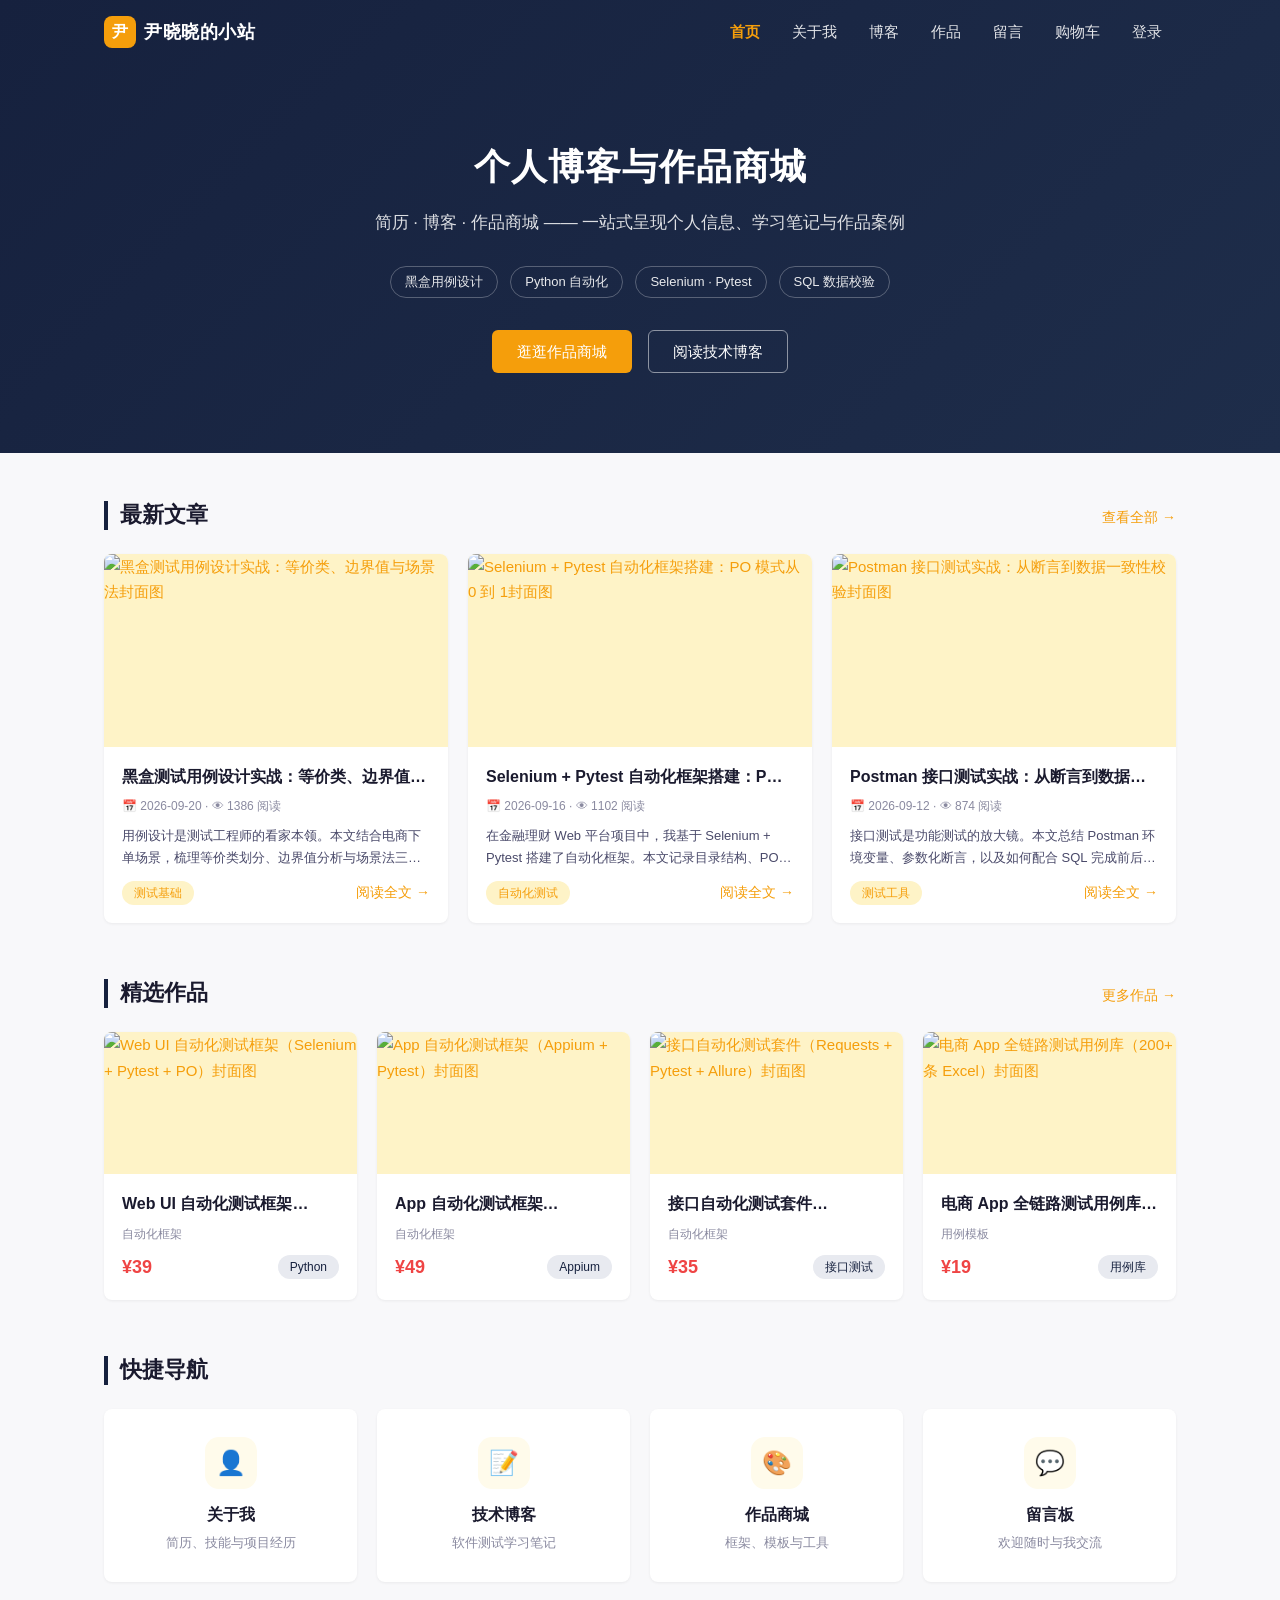
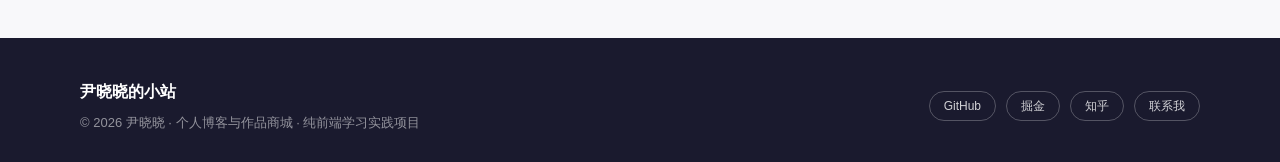
==== index.html @ 5c792371 "feat: 完成个人博客与作品商城网站的全部页面和功能实现 本次提交新增了完整的前端网站项目，包含以下内容： 1. 12个页面：首页、关于我、技能详情、项目经历、文章列表、文章详情、作品商城、作品详情" ====
<!DOCTYPE html>
<html lang="zh-CN">
<head>
  <meta charset="UTF-8">
  <meta name="viewport" content="width=device-width, initial-scale=1.0">
  <title>首页 · 尹晓晓的个人博客与作品商城</title>
  <link rel="stylesheet" href="css/style.css">
</head>
<body data-page="index">

  <!-- ===== 固定顶部导航栏 ===== -->
  <header class="site-header">
    <div class="navbar">
      <a href="index.html" class="logo"><span class="logo-mark">尹</span>尹晓晓的小站</a>
      <button class="nav-toggle" aria-label="打开菜单"><span></span><span></span><span></span></button>
      <nav class="nav-menu">
        <a href="index.html">首页</a>
        <a href="about.html">关于我</a>
        <a href="articles.html">博客</a>
        <a href="works.html">作品</a>
        <a href="messages.html">留言</a>
        <a href="cart.html" class="cart-link">购物车<span class="cart-badge" id="cart-count">0</span></a>
        <span id="nav-auth"></span>
      </nav>
    </div>
  </header>

  <main>
    <!-- ===== Hero 区域（CSS 渐变背景） ===== -->
    <section class="hero">
      <h1>个人博客与作品商城</h1>
      <p class="hero-sub">简历 · 博客 · 作品商城 —— 一站式呈现个人信息、学习笔记与作品案例</p>
      <div class="hero-tags">
        <span>黑盒用例设计</span>
        <span>Python 自动化</span>
        <span>Selenium · Pytest</span>
        <span>SQL 数据校验</span>
      </div>
      <div class="hero-actions">
        <a href="works.html" class="btn btn-primary">逛逛作品商城</a>
        <a href="articles.html" class="btn btn-ghost-light">阅读技术博客</a>
      </div>
    </section>

    <div class="container content-top">

      <!-- ===== 最新文章（jQuery 动态渲染 3 篇） ===== -->
      <section class="section">
        <div class="section-head">
          <h2 class="section-title">最新文章</h2>
          <a href="articles.html" class="section-more">查看全部 →</a>
        </div>
        <div class="card-grid" id="latest-articles"></div>
      </section>

      <!-- ===== 精选作品（jQuery 动态渲染 4 件） ===== -->
      <section class="section">
        <div class="section-head">
          <h2 class="section-title">精选作品</h2>
          <a href="works.html" class="section-more">更多作品 →</a>
        </div>
        <div class="card-grid grid-4" id="featured-works"></div>
      </section>

      <!-- ===== 快捷导航入口 ===== -->
      <section class="section">
        <div class="section-head">
          <h2 class="section-title">快捷导航</h2>
        </div>
        <div class="quick-nav">
          <a href="about.html" class="quick-item">
            <div class="qi-icon">👤</div>
            <h3>关于我</h3>
            <p>简历、技能与项目经历</p>
          </a>
          <a href="articles.html" class="quick-item">
            <div class="qi-icon">📝</div>
            <h3>技术博客</h3>
            <p>软件测试学习笔记</p>
          </a>
          <a href="works.html" class="quick-item">
            <div class="qi-icon">🎨</div>
            <h3>作品商城</h3>
            <p>框架、模板与工具</p>
          </a>
          <a href="messages.html" class="quick-item">
            <div class="qi-icon">💬</div>
            <h3>留言板</h3>
            <p>欢迎随时与我交流</p>
          </a>
        </div>
      </section>

    </div>
  </main>

  <!-- ===== 页脚 ===== -->
  <footer class="site-footer">
    <div class="footer-inner">
      <div>
        <div class="footer-brand">尹晓晓的小站</div>
        <div class="footer-copy">© 2026 尹晓晓 · 个人博客与作品商城 · 纯前端学习实践项目</div>
      </div>
      <div class="footer-links">
        <a href="https://github.com" target="_blank" rel="noopener">GitHub</a>
        <a href="https://juejin.cn" target="_blank" rel="noopener">掘金</a>
        <a href="https://www.zhihu.com" target="_blank" rel="noopener">知乎</a>
        <a href="contact.html">联系我</a>
      </div>
    </div>
  </footer>

  <!-- ===== 回到顶部按钮 ===== -->
  <button id="back-to-top" title="回到顶部" aria-label="回到顶部">↑</button>

  <!-- jQuery CDN + 业务脚本 -->
  <script src="https://code.jquery.com/jquery-3.7.1.min.js"></script>
  <script src="js/data.js"></script>
  <script src="js/cards.js"></script>
  <script src="js/common.js"></script>
  <script src="js/home.js"></script>
</body>
</html>
---- css/style.css ----
/* ============================================================
   个人博客与作品商城 · 全站公共样式
   色系：深靛蓝 #16213e + 暖琥珀 #f59e0b
   ============================================================ */

/* ---------- CSS 变量：统一管理色值 ---------- */
:root {
  --c-bg: #f8f8fa;            /* 页面底色 */
  --c-surface: #ffffff;       /* 卡片色 */
  --c-border: #e2e2ea;        /* 边框灰 */
  --c-text: #1a1a2e;          /* 正文标题色 / 主深色 */
  --c-text-sec: #4a4a6a;      /* 次要文字 */
  --c-text-muted: #8a8aa0;    /* 辅助文字 */
  --c-brand: #16213e;         /* 导航色（深靛蓝） */
  --c-brand-2: #1e2d4a;       /* 渐变深色 */
  --c-brand-light: #e8eaf0;   /* 浅靛蓝 */
  --c-amber: #f59e0b;         /* 强调色（暖琥珀） */
  --c-amber-bright: #fbbf24;  /* 高亮色（进度条） */
  --c-amber-soft: #fef3c7;    /* 浅琥珀 */
  --c-amber-light: #fffbeb;   /* 琥珀背景 */
  --c-green: #22c55e;         /* 免费标签绿 */
  --c-green-light: #f0fdf4;
  --c-red: #ef4444;           /* 价格红 / 错误红 */
  --c-red-light: #fef2f2;
  --c-code-bg: #f5f5f7;       /* 代码块背景 */
  --shadow-sm: 0 1px 3px rgba(0, 0, 0, 0.06);
  --shadow-md: 0 2px 8px rgba(0, 0, 0, 0.08);
  --shadow-lg: 0 8px 24px rgba(22, 33, 62, 0.14);
  --radius: 8px;
  --radius-lg: 12px;
  --nav-h: 64px;
}

/* ---------- 基础重置 ---------- */
* { box-sizing: border-box; margin: 0; padding: 0; }

html { scroll-behavior: smooth; }

body {
  font-family: -apple-system, BlinkMacSystemFont, "Segoe UI", "Noto Sans CJK SC",
    "WenQuanYi Micro Hei", "PingFang SC", "Microsoft YaHei", sans-serif;
  background: var(--c-bg);
  color: var(--c-text);
  font-size: 15px;
  line-height: 1.7;
}

a { color: var(--c-amber); text-decoration: none; transition: color 0.3s ease; }
a:hover { color: #d98604; }

img { max-width: 100%; display: block; }
ul { list-style: none; }

/* ---------- 通用容器 ---------- */
.container { max-width: 1120px; margin: 0 auto; padding: 0 24px; }
.page-wrap { min-height: 60vh; padding: 40px 0 64px; }
.narrow-wrap { max-width: 860px; margin: 0 auto; }
.text-center { text-align: center; }
.content-top { padding-top: 48px; }
.mt-0 { margin-top: 0; }
.mt-2 { margin-top: 14px; }
.mt-3 { margin-top: 18px; }
.mb-0 { margin-bottom: 0; }
.text-muted { color: var(--c-text-muted); }
.hidden { display: none !important; }
.load-more-wrap { text-align: center; margin-top: 28px; }

.section { margin-bottom: 56px; }
.section-head {
  display: flex;
  justify-content: space-between;
  align-items: flex-end;
  margin-bottom: 24px;
}
.section-title {
  font-size: 22px;
  font-weight: 700;
  border-left: 4px solid var(--c-brand);
  padding-left: 12px;
  line-height: 1.3;
}
.section-more { font-size: 14px; color: var(--c-amber); white-space: nowrap; }
.section-more:hover { text-decoration: underline; }

/* ============================================================
   顶部固定导航栏
   ============================================================ */
.site-header {
  position: fixed;
  top: 0; left: 0; right: 0;
  z-index: 1000;
  height: var(--nav-h);
  background: transparent;
  transition: background 0.3s ease, box-shadow 0.3s ease;
}
/* 滚动后：白底 + 阴影 */
.site-header.scrolled,
.site-header.menu-open {
  background: var(--c-surface);
  box-shadow: var(--shadow-md);
}
.navbar {
  max-width: 1120px;
  margin: 0 auto;
  padding: 0 24px;
  height: var(--nav-h);
  display: flex;
  align-items: center;
  justify-content: space-between;
}
.logo {
  display: flex;
  align-items: center;
  gap: 8px;
  font-size: 18px;
  font-weight: 700;
  color: #fff;
  letter-spacing: 0.5px;
}
.logo .logo-mark {
  width: 32px; height: 32px;
  border-radius: 8px;
  background: var(--c-amber);
  color: #fff;
  display: flex;
  align-items: center;
  justify-content: center;
  font-size: 16px;
}
.site-header.scrolled .logo,
.site-header.menu-open .logo { color: var(--c-brand); }

.nav-menu {
  display: flex;
  align-items: center;
  gap: 4px;
}
.nav-menu a {
  display: inline-flex;
  align-items: center;
  gap: 4px;
  padding: 8px 14px;
  border-radius: 6px;
  color: rgba(255, 255, 255, 0.88);
  font-size: 15px;
  transition: background 0.3s ease, color 0.3s ease;
}
.site-header.scrolled .nav-menu a,
.site-header.menu-open .nav-menu a { color: var(--c-text-sec); }
.nav-menu a:hover { background: rgba(245, 158, 11, 0.15); color: var(--c-amber); }
.site-header.scrolled .nav-menu a:hover,
.site-header.menu-open .nav-menu a:hover { background: var(--c-amber-light); }
.nav-menu a.active { color: var(--c-amber); font-weight: 600; }

/* 购物车角标 */
.cart-link { position: relative; }
.cart-badge {
  position: absolute;
  top: 0; right: 0;
  min-width: 18px; height: 18px;
  padding: 0 5px;
  border-radius: 999px;
  background: var(--c-amber);
  color: #fff;
  font-size: 11px;
  font-weight: 700;
  display: flex;
  align-items: center;
  justify-content: center;
  transform: scale(0);
  transition: transform 0.25s ease;
}
.cart-badge.show { transform: scale(1); }

/* 登录态用户名 */
#nav-user-name { color: var(--c-amber) !important; font-weight: 600; }
#nav-logout { cursor: pointer; }

/* 汉堡按钮（手机端） */
.nav-toggle {
  display: none;
  width: 40px; height: 40px;
  border: none;
  background: transparent;
  cursor: pointer;
  flex-direction: column;
  justify-content: center;
  align-items: center;
  gap: 5px;
}
.nav-toggle span {
  width: 22px; height: 2px;
  background: #fff;
  border-radius: 2px;
  transition: background 0.3s ease, transform 0.3s ease;
}
.site-header.scrolled .nav-toggle span,
.site-header.menu-open .nav-toggle span { background: var(--c-brand); }

/* ============================================================
   Hero（首页）与页面头部横幅（内页）
   ============================================================ */
.hero {
  background: linear-gradient(135deg, #16213e 0%, #1e2d4a 100%);
  color: #fff;
  padding: calc(var(--nav-h) + 72px) 24px 80px;
  text-align: center;
}
.hero h1 { font-size: 36px; margin-bottom: 12px; letter-spacing: 1px; }
.hero .hero-sub { font-size: 17px; opacity: 0.85; margin-bottom: 28px; }
.hero-tags {
  display: flex;
  justify-content: center;
  gap: 12px;
  flex-wrap: wrap;
  margin-bottom: 32px;
}
.hero-tags span {
  padding: 4px 14px;
  border: 1px solid rgba(255, 255, 255, 0.3);
  border-radius: 999px;
  font-size: 13px;
  opacity: 0.9;
}
.hero-actions { display: flex; justify-content: center; gap: 16px; flex-wrap: wrap; }

.page-header {
  background: linear-gradient(135deg, #16213e 0%, #1e2d4a 100%);
  color: #fff;
  padding: calc(var(--nav-h) + 40px) 24px 40px;
  text-align: center;
}
.page-header h1 { font-size: 28px; margin-bottom: 8px; }
.breadcrumb { font-size: 13px; opacity: 0.75; }
.breadcrumb a { color: rgba(255, 255, 255, 0.85); }
.breadcrumb a:hover { color: var(--c-amber-bright); }

/* ============================================================
   按钮
   ============================================================ */
.btn {
  display: inline-flex;
  align-items: center;
  justify-content: center;
  gap: 6px;
  padding: 10px 24px;
  border-radius: 6px;
  font-size: 15px;
  font-weight: 500;
  border: 1px solid transparent;
  cursor: pointer;
  transition: all 0.3s ease;
  line-height: 1.4;
}
.btn-primary { background: var(--c-amber); color: #fff; }
.btn-primary:hover { background: #d98604; color: #fff; transform: translateY(-2px); box-shadow: 0 6px 16px rgba(245, 158, 11, 0.35); }
.btn-outline { background: transparent; color: var(--c-amber); border-color: var(--c-amber); }
.btn-outline:hover { background: var(--c-amber-light); transform: translateY(-2px); }
.btn-ghost-light { background: transparent; color: #fff; border-color: rgba(255,255,255,0.5); }
.btn-ghost-light:hover { background: rgba(255,255,255,0.12); color: #fff; }
.btn-block { width: 100%; }
.btn-sm { padding: 6px 16px; font-size: 13px; }
.btn:disabled { opacity: 0.5; cursor: not-allowed; transform: none !important; box-shadow: none !important; }

/* ============================================================
   卡片网格（Flex 实现，响应式）
   ============================================================ */
.card-grid {
  display: flex;
  flex-wrap: wrap;
  gap: 20px;
}
.card-grid > * { flex: 0 0 calc((100% - 40px) / 3); }   /* 默认 3 列 */
.grid-2 > * { flex: 0 0 calc((100% - 20px) / 2); }       /* 2 列 */
.grid-4 > * { flex: 0 0 calc((100% - 60px) / 4); }       /* 4 列 */

/* 通用卡片 */
.card {
  background: var(--c-surface);
  border-radius: var(--radius);
  box-shadow: var(--shadow-sm);
  overflow: hidden;
  transition: transform 0.3s ease, box-shadow 0.3s ease;
  display: flex;
  flex-direction: column;
}
.card:hover {
  transform: translateY(-4px) scale(1.02);
  box-shadow: var(--shadow-lg);
}
.card-cover {
  position: relative;
  aspect-ratio: 16 / 9;
  overflow: hidden;
  background: var(--c-amber-soft);
}
.card-cover img { width: 100%; height: 100%; object-fit: cover; transition: transform 0.4s ease; }
.card:hover .card-cover img { transform: scale(1.06); }
.card-body { padding: 16px 18px 18px; display: flex; flex-direction: column; flex: 1; }
.card-title {
  font-size: 16px; font-weight: 600; color: var(--c-text);
  margin-bottom: 6px;
  display: -webkit-box;
  -webkit-line-clamp: 1;
  -webkit-box-orient: vertical;
  overflow: hidden;
}
.card-meta { font-size: 12px; color: var(--c-text-muted); margin-bottom: 8px; }
.card-excerpt {
  font-size: 13px; color: var(--c-text-sec);
  margin-bottom: 12px;
  display: -webkit-box;
  -webkit-line-clamp: 2;
  -webkit-box-orient: vertical;
  overflow: hidden;
  flex: 1;
}
.card-foot { display: flex; align-items: center; justify-content: space-between; }

/* 标签 pill */
.tag {
  display: inline-block;
  padding: 2px 12px;
  border-radius: 999px;
  font-size: 12px;
  background: var(--c-brand-light);
  color: var(--c-brand);
  transition: all 0.3s ease;
}
a.tag:hover { background: var(--c-amber-light); }
.tag-amber { background: var(--c-amber-soft); color: var(--c-amber); }

/* 价格 */
.price { color: var(--c-red); font-weight: 700; font-size: 18px; }
.price-free { color: var(--c-green); font-weight: 700; font-size: 15px; }

/* ============================================================
   快捷入口（首页）
   ============================================================ */
.quick-nav { display: flex; flex-wrap: wrap; gap: 20px; }
.quick-item {
  flex: 1 1 200px;
  background: var(--c-surface);
  border-radius: var(--radius);
  box-shadow: var(--shadow-sm);
  padding: 28px 20px;
  text-align: center;
  transition: transform 0.3s ease, box-shadow 0.3s ease;
  color: var(--c-text);
}
.quick-item:hover { transform: translateY(-4px); box-shadow: var(--shadow-lg); color: var(--c-text); }
.quick-item .qi-icon {
  width: 52px; height: 52px;
  margin: 0 auto 12px;
  border-radius: 14px;
  background: var(--c-amber-light);
  display: flex; align-items: center; justify-content: center;
  font-size: 24px;
}
.quick-item h3 { font-size: 16px; margin-bottom: 4px; }
.quick-item p { font-size: 13px; color: var(--c-text-muted); }

/* ============================================================
   关于我 · 左右分栏
   ============================================================ */
.profile-layout { display: flex; gap: 28px; align-items: flex-start; }
.profile-side {
  flex: 0 0 260px;
  background: var(--c-surface);
  border-radius: var(--radius-lg);
  box-shadow: var(--shadow-sm);
  padding: 32px 24px;
  text-align: center;
  position: sticky;
  top: calc(var(--nav-h) + 20px);
}
.avatar {
  width: 96px; height: 96px;
  border-radius: 50%;
  margin: 0 auto 16px;
  background: linear-gradient(135deg, var(--c-amber), var(--c-amber-bright));
  color: #fff;
  font-size: 38px;
  font-weight: 700;
  display: flex;
  align-items: center;
  justify-content: center;
  box-shadow: 0 4px 14px rgba(245, 158, 11, 0.35);
}
.profile-side h2 { font-size: 20px; margin-bottom: 4px; }
.profile-side .job { color: var(--c-amber); font-size: 14px; margin-bottom: 18px; }
.info-list { text-align: left; margin-bottom: 18px; }
.info-list li {
  display: flex;
  align-items: center;
  gap: 8px;
  padding: 7px 0;
  font-size: 13px;
  color: var(--c-text-sec);
  border-bottom: 1px dashed var(--c-border);
  word-break: break-all;
}
.info-list li:last-child { border-bottom: none; }
.info-list .ico { flex-shrink: 0; }
.social-row { display: flex; justify-content: center; gap: 10px; flex-wrap: wrap; }
.social-btn {
  padding: 5px 14px;
  border-radius: 999px;
  background: var(--c-brand-light);
  color: var(--c-brand);
  font-size: 12px;
  transition: all 0.3s ease;
}
.social-btn:hover { background: var(--c-amber); color: #fff; }

.profile-main { flex: 1; min-width: 0; display: flex; flex-direction: column; gap: 24px; }
.block-card {
  background: var(--c-surface);
  border-radius: var(--radius-lg);
  box-shadow: var(--shadow-sm);
  padding: 28px 30px;
}
.block-card h3 {
  font-size: 18px;
  margin-bottom: 16px;
  padding-bottom: 10px;
  border-bottom: 2px solid var(--c-border);
}
.block-card p { color: var(--c-text-sec); margin-bottom: 10px; }

/* 教育/信息小条目 */
.mini-item { padding: 10px 0; border-bottom: 1px dashed var(--c-border); }
.mini-item:last-child { border-bottom: none; }
.mini-item .mi-top { display: flex; justify-content: space-between; gap: 12px; flex-wrap: wrap; }
.mini-item strong { font-size: 15px; }
.mini-item .mi-time { font-size: 12px; color: var(--c-text-muted); }
.mini-item p { font-size: 13px; margin: 4px 0 0; }

/* ============================================================
   技能进度条
   ============================================================ */
.skill-group { margin-bottom: 28px; }
.skill-group > h3 {
  font-size: 16px;
  color: var(--c-brand);
  margin-bottom: 16px;
  padding-left: 10px;
  border-left: 3px solid var(--c-amber);
}
.skill-item { margin-bottom: 18px; }
.skill-item:last-child { margin-bottom: 0; }
.skill-head {
  display: flex;
  justify-content: space-between;
  font-size: 14px;
  margin-bottom: 6px;
}
.skill-head .skill-name { color: var(--c-text); font-weight: 500; }
.skill-head .skill-percent { color: var(--c-amber); font-weight: 600; }
.skill-desc { font-size: 12px; color: var(--c-text-muted); margin-top: 5px; }
.progress {
  height: 10px;
  background: var(--c-code-bg);
  border-radius: 999px;
  overflow: hidden;
}
.progress-fill {
  height: 100%;
  width: 0;
  border-radius: 999px;
  background: linear-gradient(90deg, var(--c-amber), var(--c-amber-bright));
  transition: width 0.8s ease;
}

/* ============================================================
   时间轴（项目经历）
   ============================================================ */
.timeline { position: relative; padding-left: 32px; margin-top: 24px; }
.timeline::before {
  content: "";
  position: absolute;
  left: 7px; top: 6px; bottom: 6px;
  width: 2px;
  background: var(--c-border);
}
.timeline-item { position: relative; margin-bottom: 20px; }
.timeline-item:last-child { margin-bottom: 0; }
.timeline-dot {
  position: absolute;
  left: -32px; top: 22px;
  width: 16px; height: 16px;
  border-radius: 50%;
  background: var(--c-amber-bright);
  border: 3px solid #fff;
  box-shadow: 0 0 0 2px var(--c-amber);
  transition: transform 0.3s ease;
}
.timeline-item:hover .timeline-dot { transform: scale(1.2); }
.timeline-card {
  background: var(--c-surface);
  border-radius: var(--radius);
  box-shadow: var(--shadow-sm);
  padding: 18px 22px;
  cursor: pointer;
  transition: box-shadow 0.3s ease, transform 0.3s ease;
}
.timeline-card:hover { box-shadow: var(--shadow-md); transform: translateX(4px); }
.timeline-card .tc-top { display: flex; justify-content: space-between; gap: 12px; flex-wrap: wrap; }
.timeline-card h3 { font-size: 16px; }
.timeline-card .tc-time { font-size: 12px; color: var(--c-text-muted); }
.timeline-card .tc-role { font-size: 13px; color: var(--c-amber); margin: 4px 0 8px; }
.timeline-detail { display: none; margin-top: 12px; padding-top: 12px; border-top: 1px dashed var(--c-border); }
.timeline-detail p { font-size: 13px; color: var(--c-text-sec); margin-bottom: 6px; }
.tc-toggle { font-size: 12px; color: var(--c-text-muted); margin-top: 8px; }
.tc-toggle .arrow { display: inline-block; transition: transform 0.3s ease; }
.timeline-item.expanded .tc-toggle .arrow { transform: rotate(180deg); }

/* ============================================================
   筛选栏（文章标签 / 作品分类）
   ============================================================ */
.filter-bar { display: flex; flex-wrap: wrap; gap: 10px; margin-bottom: 28px; }
.filter-btn {
  padding: 6px 18px;
  border-radius: 999px;
  border: 1px solid var(--c-border);
  background: var(--c-surface);
  color: var(--c-text-sec);
  font-size: 14px;
  cursor: pointer;
  transition: all 0.3s ease;
}
.filter-btn:hover { border-color: var(--c-amber); color: var(--c-amber); }
.filter-btn.active { background: var(--c-amber); border-color: var(--c-amber); color: #fff; }

/* 作品页：左侧分类 + 右侧网格 */
.shop-layout { display: flex; gap: 28px; align-items: flex-start; }
.category-side {
  flex: 0 0 180px;
  background: var(--c-surface);
  border-radius: var(--radius-lg);
  box-shadow: var(--shadow-sm);
  padding: 18px 14px;
  position: sticky;
  top: calc(var(--nav-h) + 20px);
}
.category-side h3 { font-size: 14px; color: var(--c-text-muted); padding: 0 10px 10px; }
.category-item {
  display: block;
  width: 100%;
  text-align: left;
  padding: 9px 14px;
  border-radius: 6px;
  border: none;
  background: transparent;
  color: var(--c-text-sec);
  font-size: 14px;
  cursor: pointer;
  transition: all 0.3s ease;
}
.category-item:hover { background: var(--c-amber-light); color: var(--c-amber); }
.category-item.active { background: var(--c-amber); color: #fff; font-weight: 600; }
.category-select { display: none; width: 100%; margin-bottom: 20px; padding: 10px 14px; border: 1px solid var(--c-border); border-radius: 8px; font-size: 14px; background: var(--c-surface); }
.shop-main { flex: 1; min-width: 0; }

/* ============================================================
   文章详情
   ============================================================ */
.article-wrap { max-width: 760px; margin: 0 auto; }
.back-link { margin-bottom: 20px; }
.article-card {
  background: var(--c-surface);
  border-radius: var(--radius-lg);
  box-shadow: var(--shadow-sm);
  padding: 40px 44px;
}
.article-card h1 { font-size: 28px; line-height: 1.4; margin-bottom: 12px; }
.article-info {
  display: flex; flex-wrap: wrap; gap: 16px;
  font-size: 13px; color: var(--c-text-muted);
  padding-bottom: 20px;
  margin-bottom: 24px;
  border-bottom: 1px solid var(--c-border);
}
.article-cover { border-radius: var(--radius); margin-bottom: 24px; overflow: hidden; }
.article-content { font-size: 15.5px; color: var(--c-text-sec); }
.article-content h2 { font-size: 20px; color: var(--c-text); margin: 28px 0 12px; }
.article-content h3 { font-size: 17px; color: var(--c-text); margin: 22px 0 10px; }
.article-content p { margin-bottom: 14px; }
.article-content ul { list-style: disc; padding-left: 24px; margin-bottom: 14px; }
.article-content ul li { margin-bottom: 6px; }
.article-content blockquote {
  border-left: 4px solid var(--c-amber);
  background: var(--c-amber-light);
  padding: 12px 18px;
  border-radius: 0 8px 8px 0;
  margin-bottom: 14px;
  color: var(--c-text);
}
.article-content pre {
  background: #1e2d4a;
  color: #e8eaf0;
  border-radius: var(--radius);
  padding: 16px 20px;
  overflow-x: auto;
  margin-bottom: 16px;
  font-size: 13.5px;
  line-height: 1.6;
}
.article-content code {
  font-family: "SF Mono", Consolas, "Fira Code", monospace;
}
.article-content p code, .article-content li code {
  background: var(--c-code-bg);
  color: var(--c-amber);
  padding: 2px 6px;
  border-radius: 4px;
  font-size: 13px;
}
.article-tags { display: flex; gap: 8px; flex-wrap: wrap; margin: 28px 0; padding-top: 20px; border-top: 1px solid var(--c-border); }
.article-nav { display: flex; justify-content: space-between; gap: 16px; }
.article-nav a {
  flex: 1;
  background: var(--c-surface);
  border-radius: var(--radius);
  box-shadow: var(--shadow-sm);
  padding: 14px 18px;
  font-size: 14px;
  color: var(--c-text-sec);
  transition: all 0.3s ease;
}
.article-nav a:hover { box-shadow: var(--shadow-md); color: var(--c-amber); transform: translateY(-2px); }
.article-nav .nav-label { font-size: 12px; color: var(--c-text-muted); display: block; margin-bottom: 2px; }
.article-nav .nav-next { text-align: right; }
.article-nav a.disabled { opacity: 0.45; pointer-events: none; }

/* ============================================================
   作品详情
   ============================================================ */
.detail-layout { display: flex; gap: 36px; align-items: flex-start; }
.detail-gallery { flex: 1 1 50%; min-width: 0; }
.detail-gallery .main-img {
  width: 100%;
  aspect-ratio: 4 / 3;
  object-fit: cover;
  border-radius: var(--radius-lg);
  box-shadow: var(--shadow-md);
  background: var(--c-amber-soft);
}
.detail-info { flex: 1 1 50%; min-width: 0; }
.detail-info h1 { font-size: 26px; margin-bottom: 12px; }
.detail-info .big-price { font-size: 30px; color: var(--c-red); font-weight: 700; margin-bottom: 14px; }
.detail-info .big-price.free { color: var(--c-green); }
.detail-info .tag-row { display: flex; flex-wrap: wrap; gap: 8px; margin-bottom: 18px; }
.detail-info .desc { color: var(--c-text-sec); margin-bottom: 24px; }
.detail-meta {
  background: var(--c-code-bg);
  border-radius: var(--radius);
  padding: 14px 18px;
  margin-bottom: 24px;
  font-size: 13px;
}
.detail-meta li { display: flex; justify-content: space-between; padding: 5px 0; color: var(--c-text-sec); }
.detail-meta li span:first-child { color: var(--c-text-muted); }
.buy-row { display: flex; gap: 12px; flex-wrap: wrap; }

/* ============================================================
   购物车
   ============================================================ */
.cart-box { background: var(--c-surface); border-radius: var(--radius-lg); box-shadow: var(--shadow-sm); overflow: hidden; }
.cart-row {
  display: flex;
  align-items: center;
  gap: 16px;
  padding: 16px 24px;
  border-bottom: 1px solid var(--c-border);
}
.cart-row:last-child { border-bottom: none; }
.cart-thumb {
  width: 72px; height: 56px;
  border-radius: 6px;
  object-fit: cover;
  background: var(--c-amber-soft);
  flex-shrink: 0;
}
.cart-name { flex: 1; min-width: 0; }
.cart-name strong { display: block; font-size: 15px; }
.cart-name .cart-price { font-size: 13px; color: var(--c-text-muted); }
.qty-ctrl { display: flex; align-items: center; gap: 0; }
.qty-btn {
  width: 30px; height: 30px;
  border: 1px solid var(--c-border);
  background: var(--c-surface);
  border-radius: 6px;
  cursor: pointer;
  font-size: 16px;
  color: var(--c-text-sec);
  transition: all 0.2s ease;
}
.qty-btn:hover { border-color: var(--c-amber); color: var(--c-amber); }
.qty-num { width: 44px; text-align: center; font-size: 15px; font-weight: 600; }
.cart-subtotal { width: 90px; text-align: right; color: var(--c-red); font-weight: 700; flex-shrink: 0; }
.cart-remove {
  width: 30px; height: 30px;
  border: none; background: transparent;
  color: var(--c-text-muted);
  cursor: pointer;
  border-radius: 6px;
  font-size: 15px;
  transition: all 0.2s ease;
  flex-shrink: 0;
}
.cart-remove:hover { background: var(--c-red-light); color: var(--c-red); }

.cart-summary {
  display: flex;
  justify-content: space-between;
  align-items: center;
  flex-wrap: wrap;
  gap: 12px;
  background: var(--c-brand-light);
  padding: 18px 24px;
}
.cart-summary .total-text { font-size: 15px; }
.cart-summary .total-price { color: var(--c-red); font-size: 24px; font-weight: 700; margin-left: 8px; }

/* 空状态 */
.empty-state {
  text-align: center;
  padding: 72px 24px;
  background: var(--c-surface);
  border-radius: var(--radius-lg);
  box-shadow: var(--shadow-sm);
}
.empty-state .empty-icon { font-size: 56px; margin-bottom: 16px; }
.empty-state h3 { font-size: 18px; margin-bottom: 8px; }
.empty-state p { color: var(--c-text-muted); font-size: 14px; margin-bottom: 20px; }

/* ============================================================
   表单（登录/注册/留言）
   ============================================================ */
.form-card {
  max-width: 420px;
  margin: 0 auto;
  background: var(--c-surface);
  border-radius: var(--radius-lg);
  box-shadow: var(--shadow-md);
  padding: 36px 36px 32px;
}
.auth-tabs {
  display: flex;
  border-bottom: 2px solid var(--c-border);
  margin: -4px 0 24px;
}
.auth-tab {
  flex: 1;
  padding: 12px 0;
  text-align: center;
  font-size: 16px;
  font-weight: 600;
  color: var(--c-text-muted);
  cursor: pointer;
  border-bottom: 3px solid transparent;
  margin-bottom: -2px;
  transition: all 0.3s ease;
  background: none;
  border-top: none;
  border-left: none;
  border-right: none;
}
.auth-tab.active { color: var(--c-amber); border-bottom-color: var(--c-amber); }

.form-group { margin-bottom: 18px; }
.form-group label { display: block; font-size: 14px; font-weight: 500; margin-bottom: 6px; }
.form-control {
  width: 100%;
  padding: 10px 14px;
  border: 1px solid var(--c-border);
  border-radius: 6px;
  font-size: 14px;
  color: var(--c-text);
  background: var(--c-surface);
  transition: border-color 0.3s ease, box-shadow 0.3s ease;
  font-family: inherit;
}
.form-control:focus {
  outline: none;
  border-color: var(--c-amber);
  box-shadow: 0 0 0 3px rgba(245, 158, 11, 0.15);
}
textarea.form-control { resize: vertical; min-height: 110px; }
.form-control.error { border-color: var(--c-red); }
.field-error {
  display: none;
  color: var(--c-red);
  font-size: 12px;
  margin-top: 5px;
}
.field-error.show { display: block; }
.form-tip { text-align: center; font-size: 13px; color: var(--c-text-muted); margin-top: 16px; }

/* 留言板双栏 */
.message-layout { display: flex; gap: 28px; align-items: flex-start; }
.message-form-box, .message-list-box {
  flex: 1;
  background: var(--c-surface);
  border-radius: var(--radius-lg);
  box-shadow: var(--shadow-sm);
  padding: 28px 30px;
}
.message-form-box h3, .message-list-box h3 { font-size: 18px; margin-bottom: 20px; }
.message-item { padding: 16px 0; border-bottom: 1px dashed var(--c-border); }
.message-item:last-child { border-bottom: none; }
.message-item .msg-head { display: flex; align-items: center; gap: 10px; margin-bottom: 6px; }
.msg-avatar {
  width: 34px; height: 34px;
  border-radius: 50%;
  background: var(--c-brand-light);
  color: var(--c-brand);
  font-size: 14px;
  font-weight: 700;
  display: flex;
  align-items: center;
  justify-content: center;
  flex-shrink: 0;
}
.message-item strong { font-size: 14px; }
.message-item .msg-time { font-size: 12px; color: var(--c-text-muted); }
.message-item p { font-size: 14px; color: var(--c-text-sec); padding-left: 44px; word-break: break-all; }

/* ============================================================
   联系方式
   ============================================================ */
.contact-grid { display: flex; flex-wrap: wrap; gap: 20px; margin-bottom: 32px; }
.contact-card {
  flex: 1 1 260px;
  background: var(--c-surface);
  border-radius: var(--radius-lg);
  box-shadow: var(--shadow-sm);
  padding: 32px 24px;
  text-align: center;
  transition: transform 0.3s ease, box-shadow 0.3s ease;
}
.contact-card:hover { transform: translateY(-4px); box-shadow: var(--shadow-lg); }
.contact-card .c-icon {
  width: 56px; height: 56px;
  margin: 0 auto 14px;
  border-radius: 50%;
  background: var(--c-amber-light);
  display: flex; align-items: center; justify-content: center;
  font-size: 24px;
}
.contact-card h3 { font-size: 16px; margin-bottom: 6px; }
.contact-card p { font-size: 14px; color: var(--c-text-sec); }

/* ============================================================
   页脚
   ============================================================ */
.site-footer {
  background: var(--c-text);
  color: rgba(255, 255, 255, 0.75);
  padding: 40px 24px 28px;
  margin-top: 40px;
}
.footer-inner {
  max-width: 1120px;
  margin: 0 auto;
  display: flex;
  justify-content: space-between;
  align-items: center;
  gap: 20px;
  flex-wrap: wrap;
}
.footer-brand { font-size: 16px; font-weight: 700; color: #fff; margin-bottom: 6px; }
.footer-copy { font-size: 13px; opacity: 0.7; }
.footer-links { display: flex; gap: 10px; flex-wrap: wrap; }
.footer-links a {
  padding: 4px 14px;
  border: 1px solid rgba(255, 255, 255, 0.25);
  border-radius: 999px;
  font-size: 12px;
  color: rgba(255, 255, 255, 0.8);
}
.footer-links a:hover { border-color: var(--c-amber); color: var(--c-amber-bright); }

/* ============================================================
   回到顶部按钮
   ============================================================ */
#back-to-top {
  position: fixed;
  right: 28px;
  bottom: 32px;
  width: 46px; height: 46px;
  border: none;
  border-radius: 50%;
  background: var(--c-amber);
  color: #fff;
  font-size: 20px;
  cursor: pointer;
  box-shadow: var(--shadow-md);
  opacity: 0;
  visibility: hidden;
  transform: translateY(12px);
  transition: all 0.3s ease;
  z-index: 900;
}
#back-to-top.show { opacity: 1; visibility: visible; transform: translateY(0); }
#back-to-top:hover { background: #d98604; transform: translateY(-3px); }

/* ============================================================
   Toast 轻提示
   ============================================================ */
.toast {
  position: fixed;
  top: 84px;
  left: 50%;
  transform: translateX(-50%) translateY(-16px);
  background: var(--c-brand);
  color: #fff;
  padding: 11px 26px;
  border-radius: 999px;
  font-size: 14px;
  box-shadow: var(--shadow-lg);
  opacity: 0;
  transition: all 0.3s ease;
  z-index: 2000;
  pointer-events: none;
}
.toast.show { opacity: 1; transform: translateX(-50%) translateY(0); }
.toast.toast-success { background: var(--c-green); }

/* ============================================================
   响应式适配
   断点：桌面 ≥1024px / 平板 768-1023px / 手机 ≤767px
   ============================================================ */
@media (max-width: 1023px) {
  /* 网格降为 2 列 */
  .card-grid > * { flex: 0 0 calc((100% - 20px) / 2); }
  .grid-4 > * { flex: 0 0 calc((100% - 20px) / 2); }

  /* 作品页侧栏折叠为顶部下拉 */
  .shop-layout { flex-direction: column; }
  .category-side { display: none; }
  .category-select { display: block; position: static; }

  /* 关于我侧栏取消 sticky */
  .profile-side { position: static; }

  /* 详情页上下堆叠 */
  .detail-layout { flex-direction: column; }
}

@media (max-width: 767px) {
  body { font-size: 14px; }
  .container { padding: 0 16px; }

  /* 手机端导航：汉堡菜单 */
  .nav-toggle { display: flex; }
  .nav-menu {
    position: fixed;
    top: var(--nav-h);
    left: 0; right: 0;
    flex-direction: column;
    align-items: stretch;
    gap: 0;
    background: var(--c-surface);
    box-shadow: var(--shadow-md);
    padding: 8px 16px 16px;
    max-height: 0;
    overflow: hidden;
    transition: max-height 0.35s ease, padding 0.35s ease;
  }
  .nav-menu.open { max-height: 420px; padding: 8px 16px 16px; }
  .nav-menu a { color: var(--c-text-sec) !important; padding: 12px 14px; border-radius: 8px; }
  .nav-menu a:hover { background: var(--c-amber-light); }
  .cart-badge { /* 手机端角标放到文字右侧流内 */
    position: static;
    margin-left: 6px;
    transform: scale(1);
  }
  .cart-badge:not(.show) { display: none; }

  /* Hero 缩小 */
  .hero { padding: calc(var(--nav-h) + 48px) 16px 56px; }
  .hero h1 { font-size: 26px; }
  .hero .hero-sub { font-size: 15px; }
  .page-header { padding: calc(var(--nav-h) + 28px) 16px 28px; }
  .page-header h1 { font-size: 22px; }

  /* 网格单列 */
  .card-grid > *,
  .grid-2 > *,
  .grid-4 > * { flex: 0 0 100%; }

  /* 关于我上下堆叠 */
  .profile-layout { flex-direction: column; }
  .profile-side { flex: none; width: 100%; position: static; }

  /* 留言板上下堆叠 */
  .message-layout { flex-direction: column; }

  /* 文章详情内边距收紧 */
  .article-card { padding: 24px 18px; }
  .article-card h1 { font-size: 22px; }
  .article-nav { flex-direction: column; }

  /* 购物车行紧凑布局 */
  .cart-row { flex-wrap: wrap; padding: 14px 16px; gap: 10px; }
  .cart-name { flex: 1 1 calc(100% - 90px); }
  .cart-subtotal { width: auto; }
  .cart-summary { padding: 16px; }

  .form-card { padding: 28px 20px; }
  .footer-inner { flex-direction: column; text-align: center; }
  #back-to-top { right: 16px; bottom: 20px; width: 42px; height: 42px; }

  .section-head { flex-direction: column; align-items: flex-start; gap: 8px; }
}
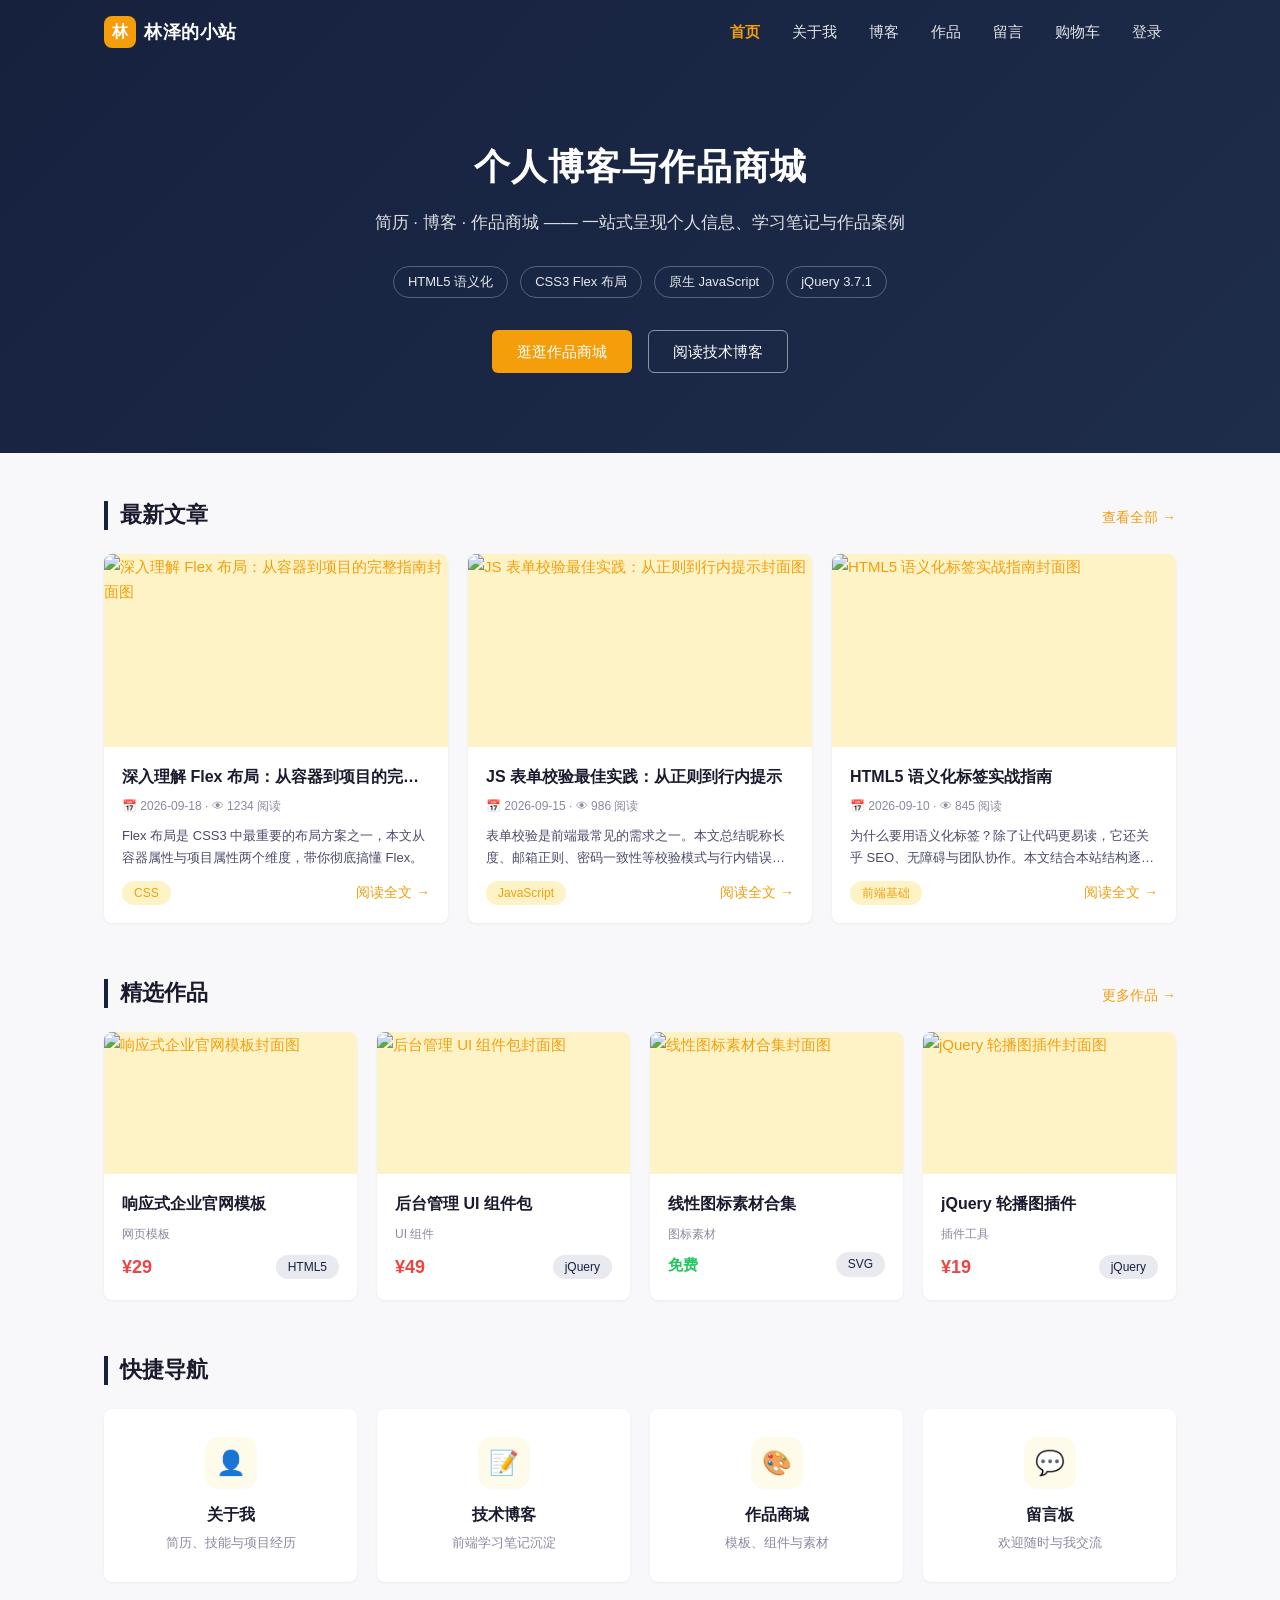
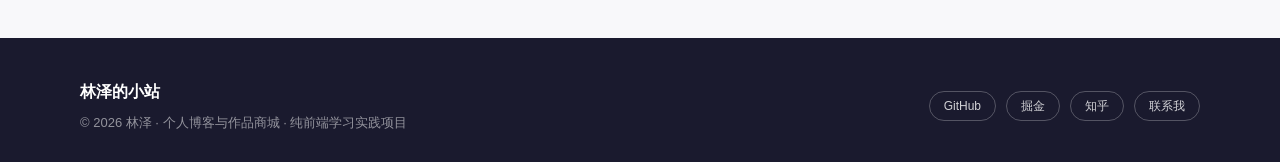
==== commit 146d5bef: "feat: 完成个人博客与作品商城网站的全部页面和功能实现 本次提交新增了完整的前端网站项目，包含以下内容： 1. 12个页面：首页、关于我、技能详情、项目经历、文章列表、文章详情、作品商城、作品详情" ====
--- a/index.html
+++ b/index.html
@@ -3,7 +3,7 @@
 <head>
   <meta charset="UTF-8">
   <meta name="viewport" content="width=device-width, initial-scale=1.0">
-  <title>首页 · 尹晓晓的个人博客与作品商城</title>
+  <title>首页 · 林泽的个人博客与作品商城</title>
   <link rel="stylesheet" href="css/style.css">
 </head>
 <body data-page="index">
@@ -11,7 +11,7 @@
   <!-- ===== 固定顶部导航栏 ===== -->
   <header class="site-header">
     <div class="navbar">
-      <a href="index.html" class="logo"><span class="logo-mark">尹</span>尹晓晓的小站</a>
+      <a href="index.html" class="logo"><span class="logo-mark">林</span>林泽的小站</a>
       <button class="nav-toggle" aria-label="打开菜单"><span></span><span></span><span></span></button>
       <nav class="nav-menu">
         <a href="index.html">首页</a>
@@ -31,10 +31,10 @@
       <h1>个人博客与作品商城</h1>
       <p class="hero-sub">简历 · 博客 · 作品商城 —— 一站式呈现个人信息、学习笔记与作品案例</p>
       <div class="hero-tags">
-        <span>黑盒用例设计</span>
-        <span>Python 自动化</span>
-        <span>Selenium · Pytest</span>
-        <span>SQL 数据校验</span>
+        <span>HTML5 语义化</span>
+        <span>CSS3 Flex 布局</span>
+        <span>原生 JavaScript</span>
+        <span>jQuery 3.7.1</span>
       </div>
       <div class="hero-actions">
         <a href="works.html" class="btn btn-primary">逛逛作品商城</a>
@@ -76,12 +76,12 @@
           <a href="articles.html" class="quick-item">
             <div class="qi-icon">📝</div>
             <h3>技术博客</h3>
-            <p>软件测试学习笔记</p>
+            <p>前端学习笔记沉淀</p>
           </a>
           <a href="works.html" class="quick-item">
             <div class="qi-icon">🎨</div>
             <h3>作品商城</h3>
-            <p>框架、模板与工具</p>
+            <p>模板、组件与素材</p>
           </a>
           <a href="messages.html" class="quick-item">
             <div class="qi-icon">💬</div>
@@ -98,8 +98,8 @@
   <footer class="site-footer">
     <div class="footer-inner">
       <div>
-        <div class="footer-brand">尹晓晓的小站</div>
-        <div class="footer-copy">© 2026 尹晓晓 · 个人博客与作品商城 · 纯前端学习实践项目</div>
+        <div class="footer-brand">林泽的小站</div>
+        <div class="footer-copy">© 2026 林泽 · 个人博客与作品商城 · 纯前端学习实践项目</div>
       </div>
       <div class="footer-links">
         <a href="https://github.com" target="_blank" rel="noopener">GitHub</a>
